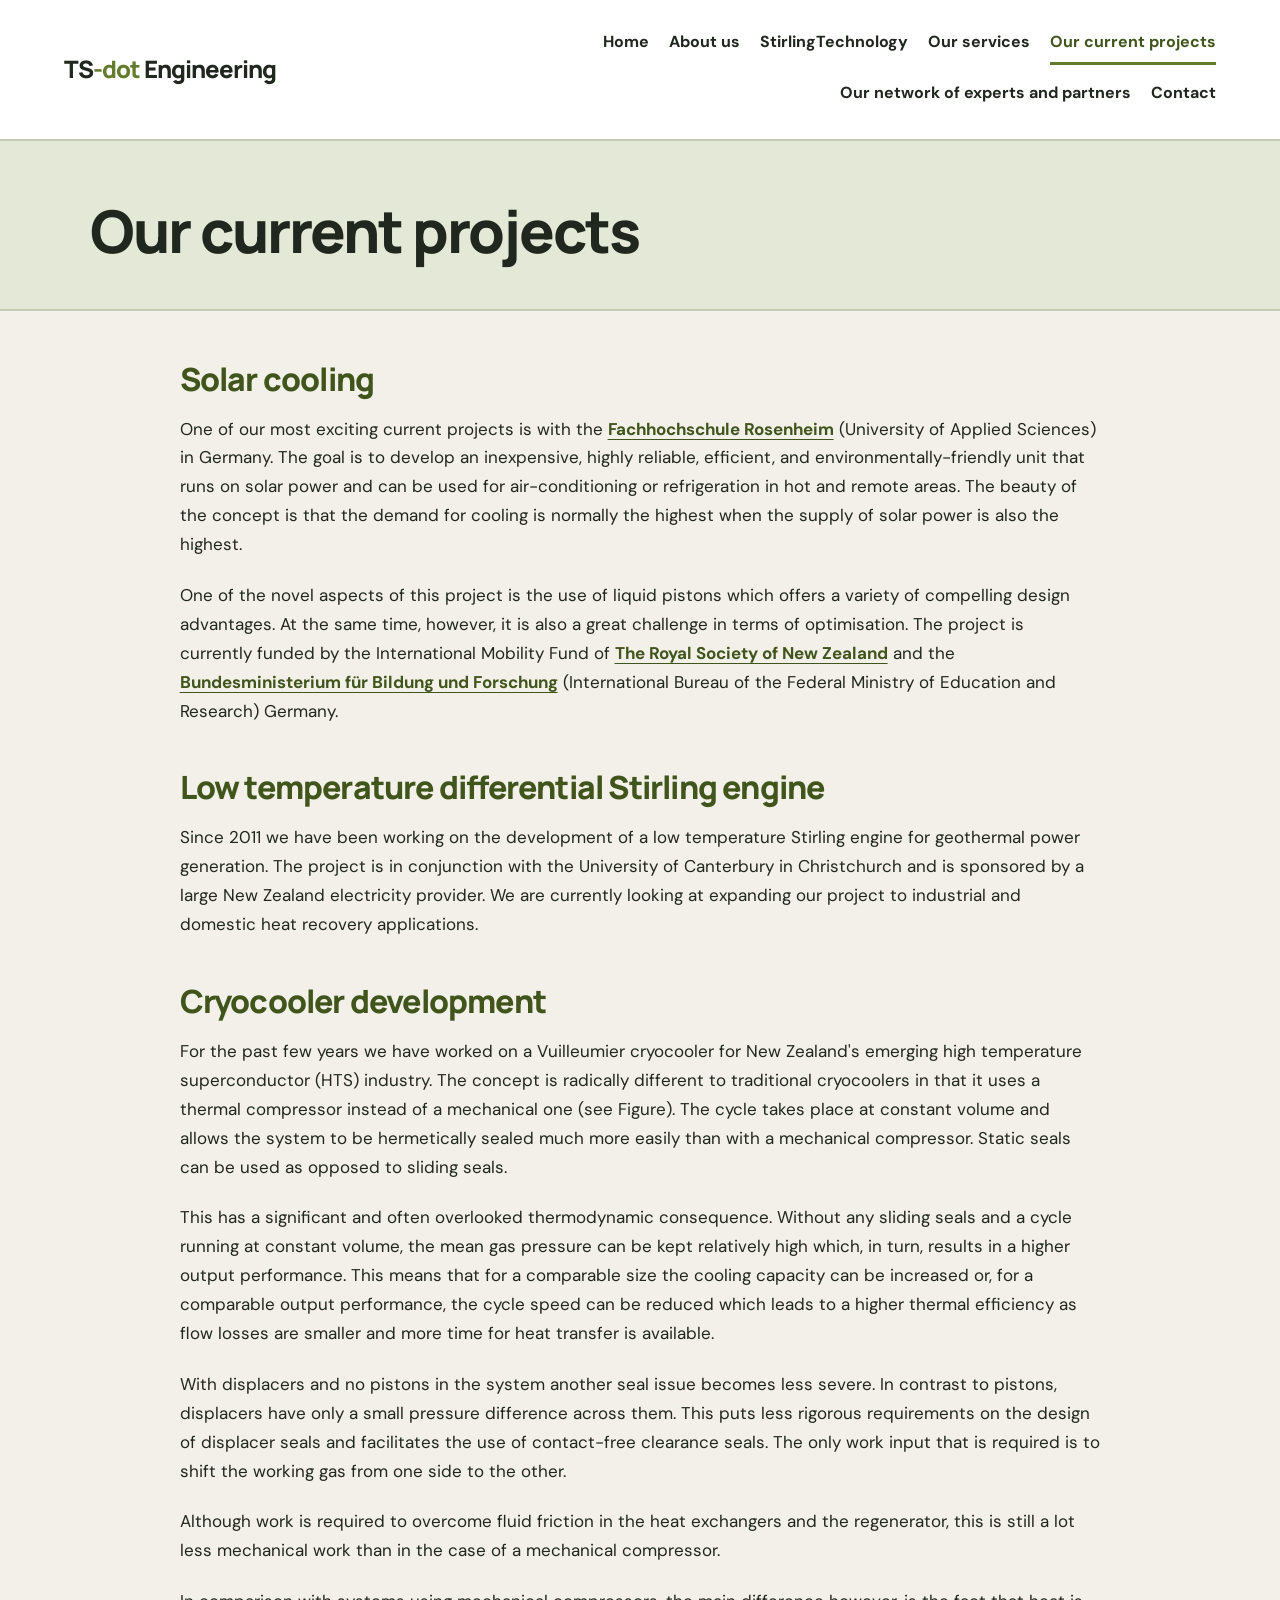
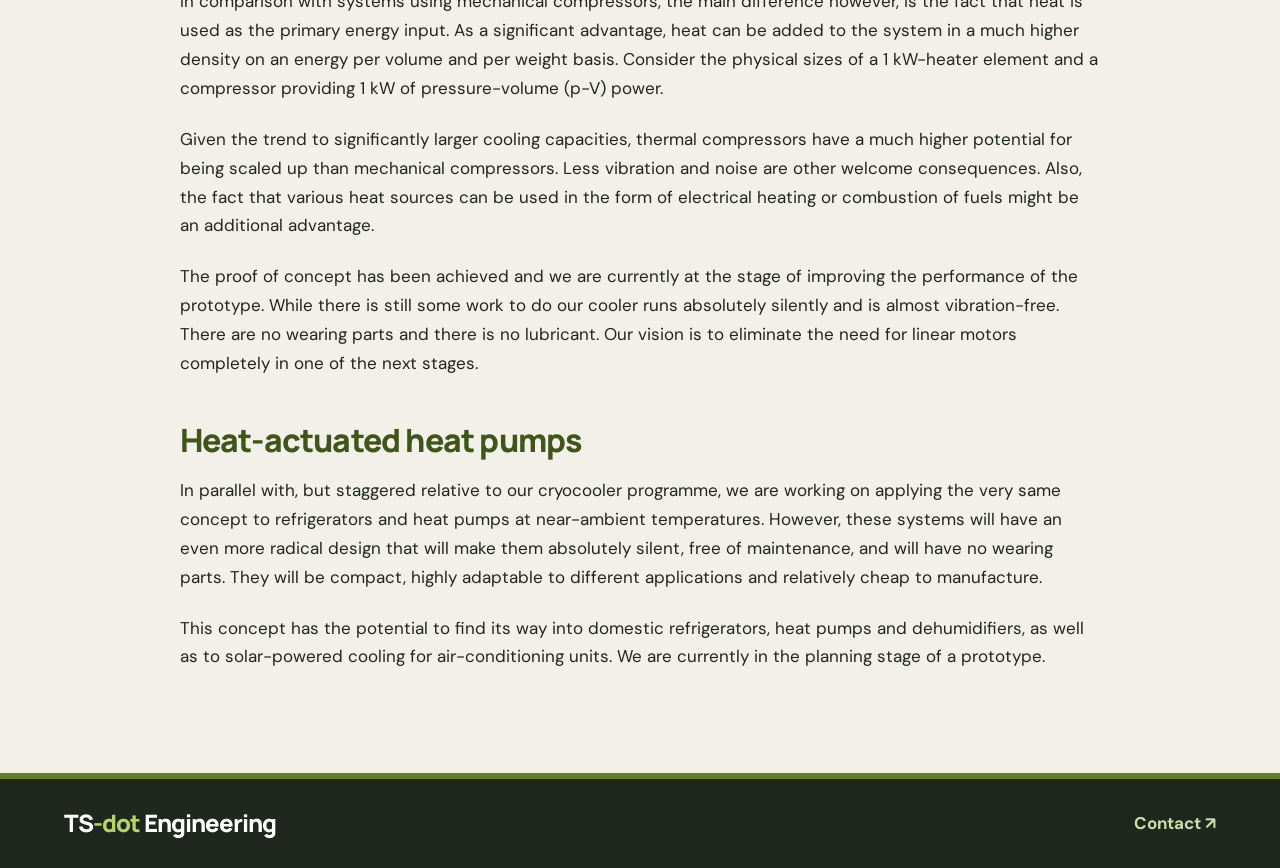
==== current_projects.html @ af4f7df3 "alles fertig" ====
<!DOCTYPE html>
<html lang="en">
<head>
  <meta charset="UTF-8">
  <meta name="viewport" content="width=device-width, initial-scale=1.0">
  <title>Our current projects | TS-dot Engineering</title>
  <link rel="stylesheet" href="style.css">
  <script src="script.js" defer></script>
</head>
<body>

  <header class="site-header">
    <a class="logo" href="index.html">TS<span>-dot</span> Engineering</a>

    <button class="menu-toggle" aria-label="Open navigation" aria-expanded="false">
      <span></span><span></span>
    </button>

    <nav class="navigation">
      <a href="index.html">Home</a>
      <a href="about_us.html">About us</a>
      <a href="stirling_technology.html">StirlingTechnology</a>
      <a href="our_services.html">Our services</a>
      <a class="active" href="current_projects.html">Our current projects</a>
      <a href="network.html">Our network of experts and partners</a>
      <a href="contact.html">Contact</a>
    </nav>
  </header>

  <main>
    <section class="page-hero">
      <h1>Our current projects</h1>
    </section>

    <section class="page-content">

      <h2>Solar cooling</h2>

      <p>One of our most exciting current projects is with the <a href="https://www.th-rosenheim.de/" target="_blank" rel="noopener noreferrer">Fachhochschule Rosenheim</a> (University of Applied Sciences) in Germany. The goal is to develop an inexpensive, highly reliable, efficient, and environmentally-friendly unit that runs on solar power and can be used for air-conditioning or refrigeration in hot and remote areas. The beauty of the concept is that the demand for cooling is normally the highest when the supply of solar power is also the highest.</p>

      <p>One of the novel aspects of this project is the use of liquid pistons which offers a variety of compelling design advantages. At the same time, however, it is also a great challenge in terms of optimisation. The project is currently funded by the International Mobility Fund of <a href="https://www.royalsociety.org.nz/" target="_blank" rel="noopener noreferrer">The Royal Society of New Zealand</a> and the <a href="https://www.bmbf.de/" target="_blank" rel="noopener noreferrer">Bundesministerium für Bildung und Forschung</a> (International Bureau of the Federal Ministry of Education and Research) Germany.</p>

      <!-- Original image 1: Solar cooling project with FH Rosenheim -->
      <!-- Original image 2: Solar cooling project with FH Rosenheim -->

      <h2>Low temperature differential Stirling engine</h2>

      <p>Since 2011 we have been working on the development of a low temperature Stirling engine for geothermal power generation. The project is in conjunction with the University of Canterbury in Christchurch and is sponsored by a large New Zealand electricity provider. We are currently looking at expanding our project to industrial and domestic heat recovery applications.</p>

      <h2>Cryocooler development</h2>

      <p>For the past few years we have worked on a Vuilleumier cryocooler for New Zealand's emerging high temperature superconductor (HTS) industry. The concept is radically different to traditional cryocoolers in that it uses a thermal compressor instead of a mechanical one (see Figure). The cycle takes place at constant volume and allows the system to be hermetically sealed much more easily than with a mechanical compressor. Static seals can be used as opposed to sliding seals.</p>

      <p>This has a significant and often overlooked thermodynamic consequence. Without any sliding seals and a cycle running at constant volume, the mean gas pressure can be kept relatively high which, in turn, results in a higher output performance. This means that for a comparable size the cooling capacity can be increased or, for a comparable output performance, the cycle speed can be reduced which leads to a higher thermal efficiency as flow losses are smaller and more time for heat transfer is available.</p>

      <!-- Original image 3: A Vuilleumier refrigerator using a thermal compressor -->
      <!-- Original image 4: Cryocooler -->
      <!-- Original image 5: Cryocooler -->

      <p>With displacers and no pistons in the system another seal issue becomes less severe. In contrast to pistons, displacers have only a small pressure difference across them. This puts less rigorous requirements on the design of displacer seals and facilitates the use of contact-free clearance seals. The only work input that is required is to shift the working gas from one side to the other.</p>

      <p>Although work is required to overcome fluid friction in the heat exchangers and the regenerator, this is still a lot less mechanical work than in the case of a mechanical compressor.</p>

      <p>In comparison with systems using mechanical compressors, the main difference however, is the fact that heat is used as the primary energy input. As a significant advantage, heat can be added to the system in a much higher density on an energy per volume and per weight basis. Consider the physical sizes of a 1 kW-heater element and a compressor providing 1 kW of pressure-volume (p-V) power.</p>

      <p>Given the trend to significantly larger cooling capacities, thermal compressors have a much higher potential for being scaled up than mechanical compressors. Less vibration and noise are other welcome consequences. Also, the fact that various heat sources can be used in the form of electrical heating or combustion of fuels might be an additional advantage.</p>

      <p>The proof of concept has been achieved and we are currently at the stage of improving the performance of the prototype. While there is still some work to do our cooler runs absolutely silently and is almost vibration-free. There are no wearing parts and there is no lubricant. Our vision is to eliminate the need for linear motors completely in one of the next stages.</p>

      <h2>Heat-actuated heat pumps</h2>

      <p>In parallel with, but staggered relative to our cryocooler programme, we are working on applying the very same concept to refrigerators and heat pumps at near-ambient temperatures. However, these systems will have an even more radical design that will make them absolutely silent, free of maintenance, and will have no wearing parts. They will be compact, highly adaptable to different applications and relatively cheap to manufacture.</p>

      <p>This concept has the potential to find its way into domestic refrigerators, heat pumps and dehumidifiers, as well as to solar-powered cooling for air-conditioning units. We are currently in the planning stage of a prototype.</p>

    </section>
  </main>

  <footer class="site-footer">
    <a class="logo" href="index.html">TS<span>-dot</span> Engineering</a>
    <a href="contact.html">Contact ↗</a>
  </footer>

</body>
</html>
---- style.css ----
/* ========================================
   TS-DOT ENGINEERING
   Strong colours · Clear typography
======================================== */

@import url('https://fonts.googleapis.com/css2?family=DM+Sans:wght@400;500;600;700&family=Manrope:wght@400;500;600;700;800&display=swap');

:root {
  --background: #f2f0e8;
  --surface: #ffffff;
  --surface-soft: #e4e8d7;

  --text: #20271e;
  --text-muted: #515b49;

  --accent: #627b2d;
  --accent-dark: #40551b;
  --accent-light: #d1dda9;

  --border: #c3cbb3;
  --dark: #20271e;

  --font-body: 'DM Sans', Arial, sans-serif;
  --font-heading: 'Manrope', Arial, sans-serif;

  --page-width: 1440px;
}

/* RESET */

* {
  box-sizing: border-box;
  margin: 0;
  padding: 0;
}

html {
  scroll-behavior: smooth;
}

body {
  background: var(--background);
  color: var(--text);
  font-family: var(--font-body);
  font-size: 17px;
  line-height: 1.7;
  -webkit-font-smoothing: antialiased;
}

img {
  display: block;
  max-width: 100%;
}

a {
  color: var(--accent-dark);
  text-decoration: none;
  transition: color 0.2s ease;
}

a:hover {
  color: var(--accent);
}

button {
  font: inherit;
}

/* HEADER & NAVIGATION */

.site-header {
  width: 100%;
  min-height: 100px;
  padding: 22px 5%;
  display: flex;
  align-items: center;
  justify-content: space-between;
  gap: 32px;
  background: var(--surface);
  border-bottom: 2px solid var(--border);
  position: relative;
  z-index: 10;
}

.logo {
  flex-shrink: 0;
  color: var(--text);
  font-family: var(--font-heading);
  font-size: 24px;
  font-weight: 800;
  letter-spacing: -1px;
  line-height: 1.2;
}

.logo span {
  color: var(--accent);
}

.navigation {
  display: flex;
  align-items: center;
  justify-content: flex-end;
  flex-wrap: wrap;
  gap: 8px 20px;
}

.navigation a {
  color: var(--text);
  font-size: 16px;
  font-weight: 700;
  line-height: 1.4;
  padding: 9px 0;
  border-bottom: 3px solid transparent;
}

.navigation a:hover {
  color: var(--accent);
  border-bottom-color: var(--accent-light);
}

.navigation a.active {
  color: var(--accent-dark);
  border-bottom-color: var(--accent);
}

.menu-toggle {
  display: none;
  background: var(--accent);
  color: white;
  border: 0;
  border-radius: 6px;
  width: 46px;
  height: 42px;
  cursor: pointer;
  align-items: center;
  justify-content: center;
  flex-direction: column;
  gap: 6px;
}

.menu-toggle span {
  display: block;
  width: 21px;
  height: 2px;
  background: white;
}

/* HOME HERO */

.hero {
  max-width: var(--page-width);
  margin: 0 auto;
  padding: 42px 5% 50px;
  display: grid;
  grid-template-columns: 0.85fr 1.15fr;
  align-items: center;
  gap: 48px;
}

.hero-copy {
  position: relative;
  z-index: 1;
  min-width: 0;
}

.hero h1 {
  max-width: 650px;
  font-family: var(--font-heading);
  font-size: clamp(44px, 5.2vw, 76px);
  font-weight: 800;
  line-height: 1.04;
  letter-spacing: -3px;
  overflow-wrap: break-word;
}

.hero-image {
  min-width: 0;
  overflow: hidden;
  border-radius: 4px;
  background: var(--surface-soft);
  border-bottom: 8px solid var(--accent);
}

.hero-image img {
  width: 100%;
  height: clamp(300px, 34vw, 480px);
  object-fit: cover;
}

/* HOMEPAGE INTRODUCTION
   More room for text and a balanced layout
======================================== */

.intro {
  width: 100%;
  max-width: none;
  margin: 0 auto;
  padding: 48px max(7%, calc((100% - 1290px) / 2)) 75px;
  display: grid;
  grid-template-columns: minmax(190px, 0.55fr) minmax(0, 1.45fr);
  align-items: start;
  column-gap: 42px;
  row-gap: 24px;
  border-top: 2px solid var(--border);
}

.section-label {
  padding-top: 5px;
  color: var(--accent-dark);
  font-size: 13px;
  font-weight: 800;
  letter-spacing: 2px;
  line-height: 1.5;
}

.intro-content {
  width: 100%;
  max-width: 900px;
  min-width: 0;
}

.intro-content p {
  margin: 0 0 22px;
  line-height: 1.75;
  overflow-wrap: normal;
  word-break: normal;
}

.focus-list {
  list-style: none;
  margin: 25px 0 30px;
  padding: 0;
}

.focus-list li {
  position: relative;
  padding: 14px 18px 14px 38px;
  margin-bottom: 10px;
  background: var(--surface-soft);
  border-left: 4px solid var(--accent);
  font-weight: 700;
  line-height: 1.55;
}

.focus-list li::before {
  content: '↗';
  position: absolute;
  left: 13px;
  color: var(--accent-dark);
  font-weight: 800;
}

/* INNER PAGE HERO */

.page-hero {
  padding: 58px 7% 45px;
  background: var(--surface-soft);
  border-bottom: 2px solid var(--border);
}

.page-hero h1 {
  max-width: 1100px;
  font-family: var(--font-heading);
  font-size: clamp(38px, 4.6vw, 64px);
  font-weight: 800;
  line-height: 1.1;
  letter-spacing: -2px;
}

/* PAGE CONTENT */

.page-content {
  width: 100%;
  max-width: 1100px;
  margin: 0 auto;
  padding: 48px 7% 80px;
}

.page-content h2 {
  margin: 42px 0 16px;
  font-family: var(--font-heading);
  font-size: clamp(24px, 2.5vw, 32px);
  font-weight: 800;
  line-height: 1.25;
  letter-spacing: -0.8px;
  color: var(--accent-dark);
}

.page-content h2:first-child {
  margin-top: 0;
}

.page-content p {
  margin-bottom: 22px;
  color: var(--text);
}

.page-content ul,
.page-content ol {
  margin: 0 0 24px 24px;
}

.page-content li {
  margin-bottom: 8px;
}

.page-content a:not(.logo) {
  color: var(--accent-dark);
  font-weight: 700;
  text-decoration: underline;
  text-decoration-thickness: 1px;
  text-underline-offset: 4px;
}

.page-content a:not(.logo):hover {
  color: var(--accent);
}

/* PARTNERS */

.partner-list {
  display: grid;
  grid-template-columns: repeat(2, minmax(0, 1fr));
  gap: 20px;
}

.partner-item {
  min-width: 0;
  padding: 25px;
  background: var(--surface);
  border: 1px solid var(--border);
  border-top: 5px solid var(--accent);
  border-radius: 3px;
}

.partner-item h2 {
  margin: 0 0 12px;
  font-size: 21px;
  line-height: 1.4;
  overflow-wrap: anywhere;
}

.partner-item p {
  margin-bottom: 0;
  color: var(--text-muted);
}

/* CONTACT */

.contact-details {
  margin-top: 30px;
  padding: 26px;
  background: var(--surface);
  border-left: 5px solid var(--accent);
}

.contact-details p {
  margin-bottom: 12px;
}

.contact-details p:last-child {
  margin-bottom: 0;
}

.contact-details strong {
  display: inline-block;
  min-width: 85px;
  color: var(--text);
}

/* FOOTER */

.site-footer {
  display: flex;
  align-items: center;
  justify-content: space-between;
  flex-wrap: wrap;
  gap: 24px;
  padding: 30px 5%;
  background: var(--dark);
  color: #ffffff;
  border-top: 6px solid var(--accent);
}

.site-footer .logo {
  color: #ffffff;
}

.site-footer .logo span {
  color: #b6d66d;
}

.site-footer a:not(.logo) {
  color: var(--accent-light);
  font-weight: 700;
}

.site-footer a:hover {
  color: #ffffff;
}

/* TABLET */

@media (max-width: 1100px) {
  .site-header {
    padding: 20px 4%;
    gap: 22px;
  }

  .logo {
    font-size: 22px;
  }

  .navigation {
    gap: 7px 14px;
  }

  .navigation a {
    font-size: 15px;
  }

  .hero {
    gap: 30px;
  }

  .hero h1 {
    letter-spacing: -2px;
  }

  .intro {
    grid-template-columns: minmax(150px, 0.45fr) minmax(0, 1.55fr);
    column-gap: 30px;
    padding-left: 5%;
    padding-right: 5%;
  }
}

/* MOBILE NAVIGATION & LAYOUT */

@media (max-width: 760px) {
  body {
    font-size: 16px;
  }

  .site-header {
    min-height: 78px;
    padding: 17px 6%;
    flex-wrap: wrap;
    gap: 15px;
  }

  .logo {
    font-size: 22px;
  }

  .menu-toggle {
    display: flex;
    margin-left: auto;
  }

  .navigation {
    display: none;
    width: 100%;
    align-items: stretch;
    flex-direction: column;
    gap: 0;
    padding-top: 12px;
    border-top: 1px solid var(--border);
  }

  .navigation.open {
    display: flex;
  }

  .navigation a {
    width: 100%;
    padding: 12px 4px;
    font-size: 16px;
    border-bottom: 1px solid var(--border);
  }

  .navigation a.active {
    border-bottom: 2px solid var(--accent);
  }

  .hero {
    grid-template-columns: 1fr;
    gap: 26px;
    padding: 35px 6% 40px;
  }

  .hero h1 {
    font-size: clamp(42px, 10vw, 60px);
    letter-spacing: -2px;
  }

  .hero-image img {
    height: 300px;
  }

  .intro {
    grid-template-columns: 1fr;
    gap: 16px;
    padding: 35px 6% 50px;
  }

  .section-label {
    padding-top: 0;
  }

  .intro-content {
    max-width: none;
  }

  .intro-content p {
    margin-bottom: 18px;
  }

  .focus-list {
    margin: 20px 0 25px;
  }

  .page-hero {
    padding: 40px 6% 32px;
  }

  .page-hero h1 {
    font-size: clamp(36px, 9vw, 50px);
    letter-spacing: -1.5px;
  }

  .page-content {
    padding: 32px 6% 55px;
  }

  .page-content h2 {
    margin-top: 32px;
  }

  .partner-list {
    grid-template-columns: 1fr;
  }

  .partner-item {
    padding: 22px;
  }

  .site-footer {
    align-items: flex-start;
    flex-direction: column;
    padding: 28px 6%;
    gap: 18px;
  }
}

/* REDUCED MOTION */

@media (prefers-reduced-motion: reduce) {
  html {
    scroll-behavior: auto;
  }

  *,
  *::before,
  *::after {
    transition-duration: 0.01ms !important;
  }
}

/* Homepage introduction: clearer hierarchy */

.intro {
  padding-top: 58px;
  padding-bottom: 78px;
  column-gap: 52px;
}

.intro .section-label {
  padding-top: 0;
}

.intro-kicker {
  display: block;
  margin-bottom: 15px;
  color: var(--accent-dark);
  font-size: 12px;
  font-weight: 800;
  letter-spacing: 2px;
}

.intro .section-label h2 {
  margin: 0;
  color: var(--text);
  font-family: var(--font-heading);
  font-size: clamp(32px, 3.2vw, 44px);
  font-weight: 800;
  line-height: 1.12;
  letter-spacing: -1.5px;
}

.intro-content {
  max-width: 900px;
}

.intro-content p {
  font-size: 19px;
  line-height: 1.8;
}

.focus-list {
  margin: 24px 0 30px;
}

.focus-list li {
  padding: 16px 20px 16px 40px;
  font-size: 17px;
  background: var(--surface-soft);
  border-left-width: 4px;
  transition: background 0.2s ease;
}

.focus-list li:hover {
  background: var(--accent-light);
}

@media (max-width: 760px) {
  .intro {
    padding: 38px 6% 52px;
    row-gap: 22px;
  }

  .intro .section-label h2 {
    font-size: 34px;
  }

  .intro-content p {
    font-size: 17px;
    line-height: 1.75;
  }

  .focus-list li {
    font-size: 16px;
    padding: 14px 14px 14px 36px;
  }
}
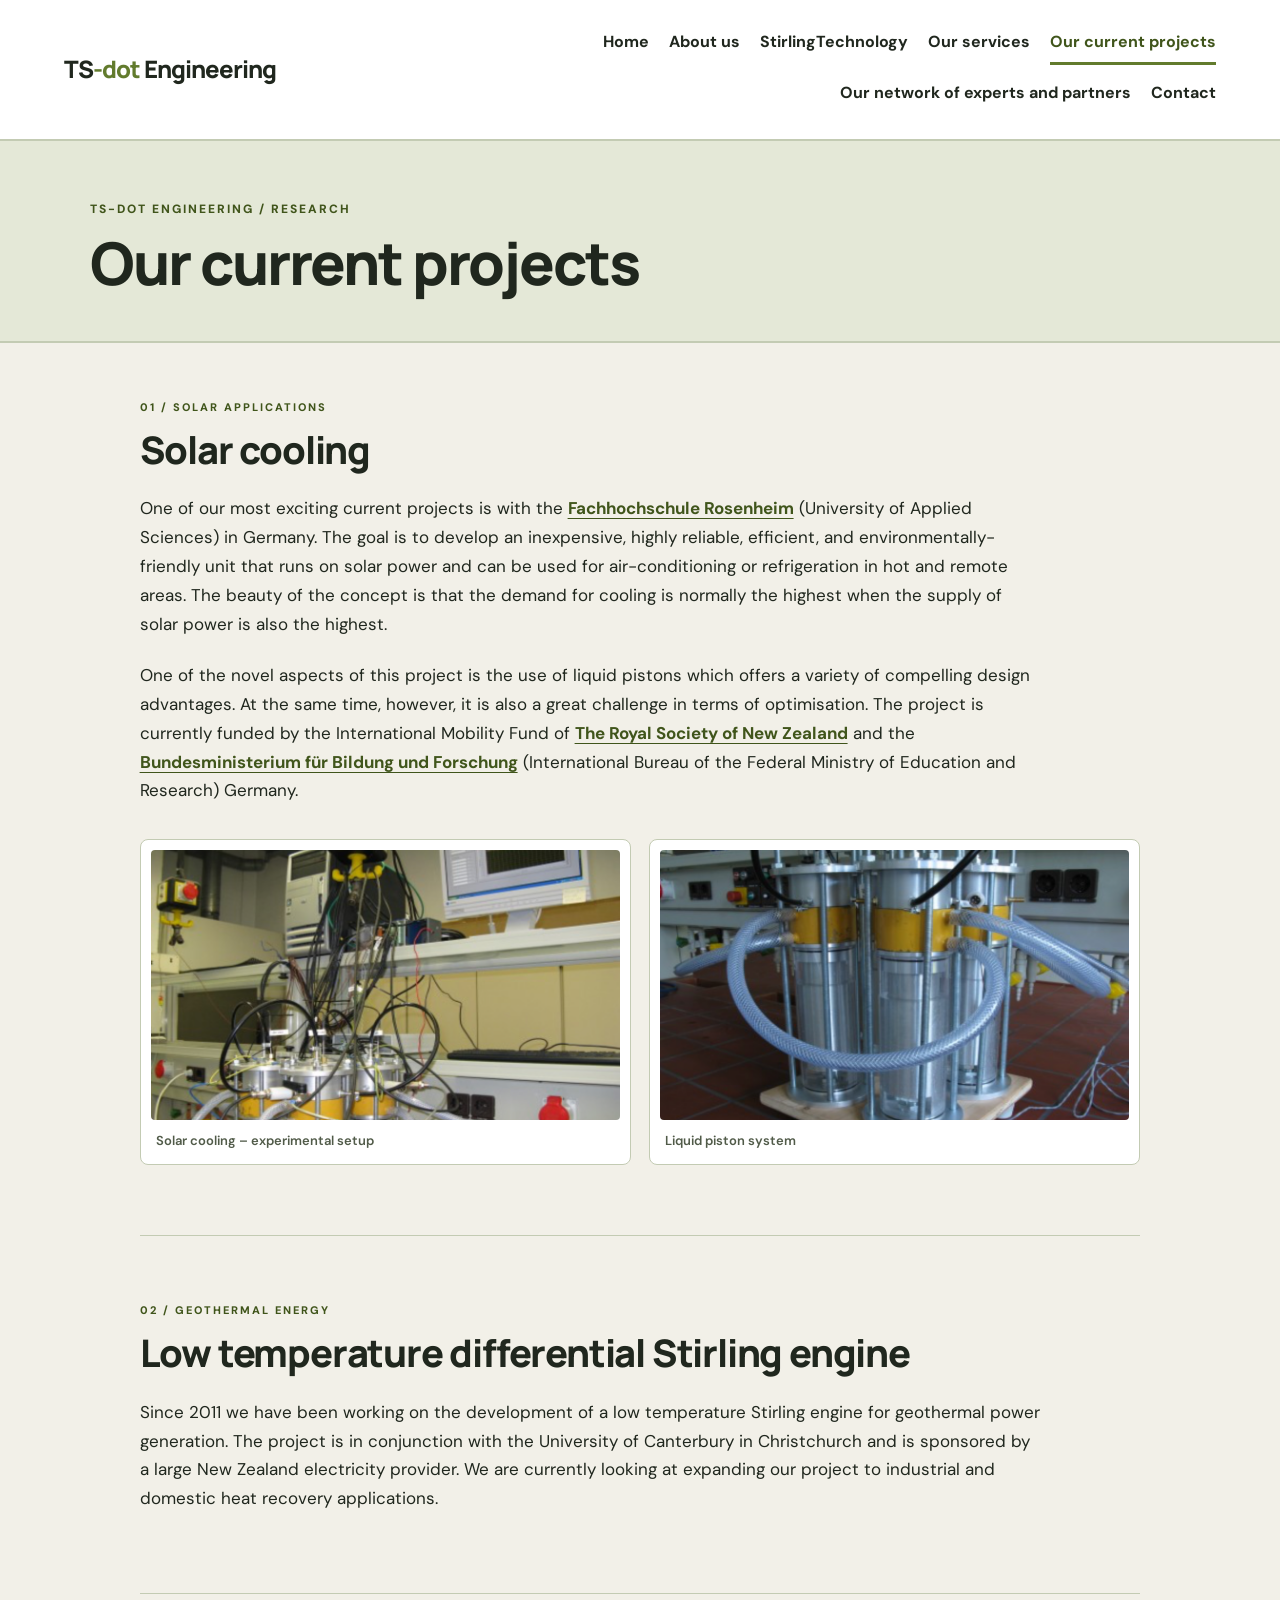
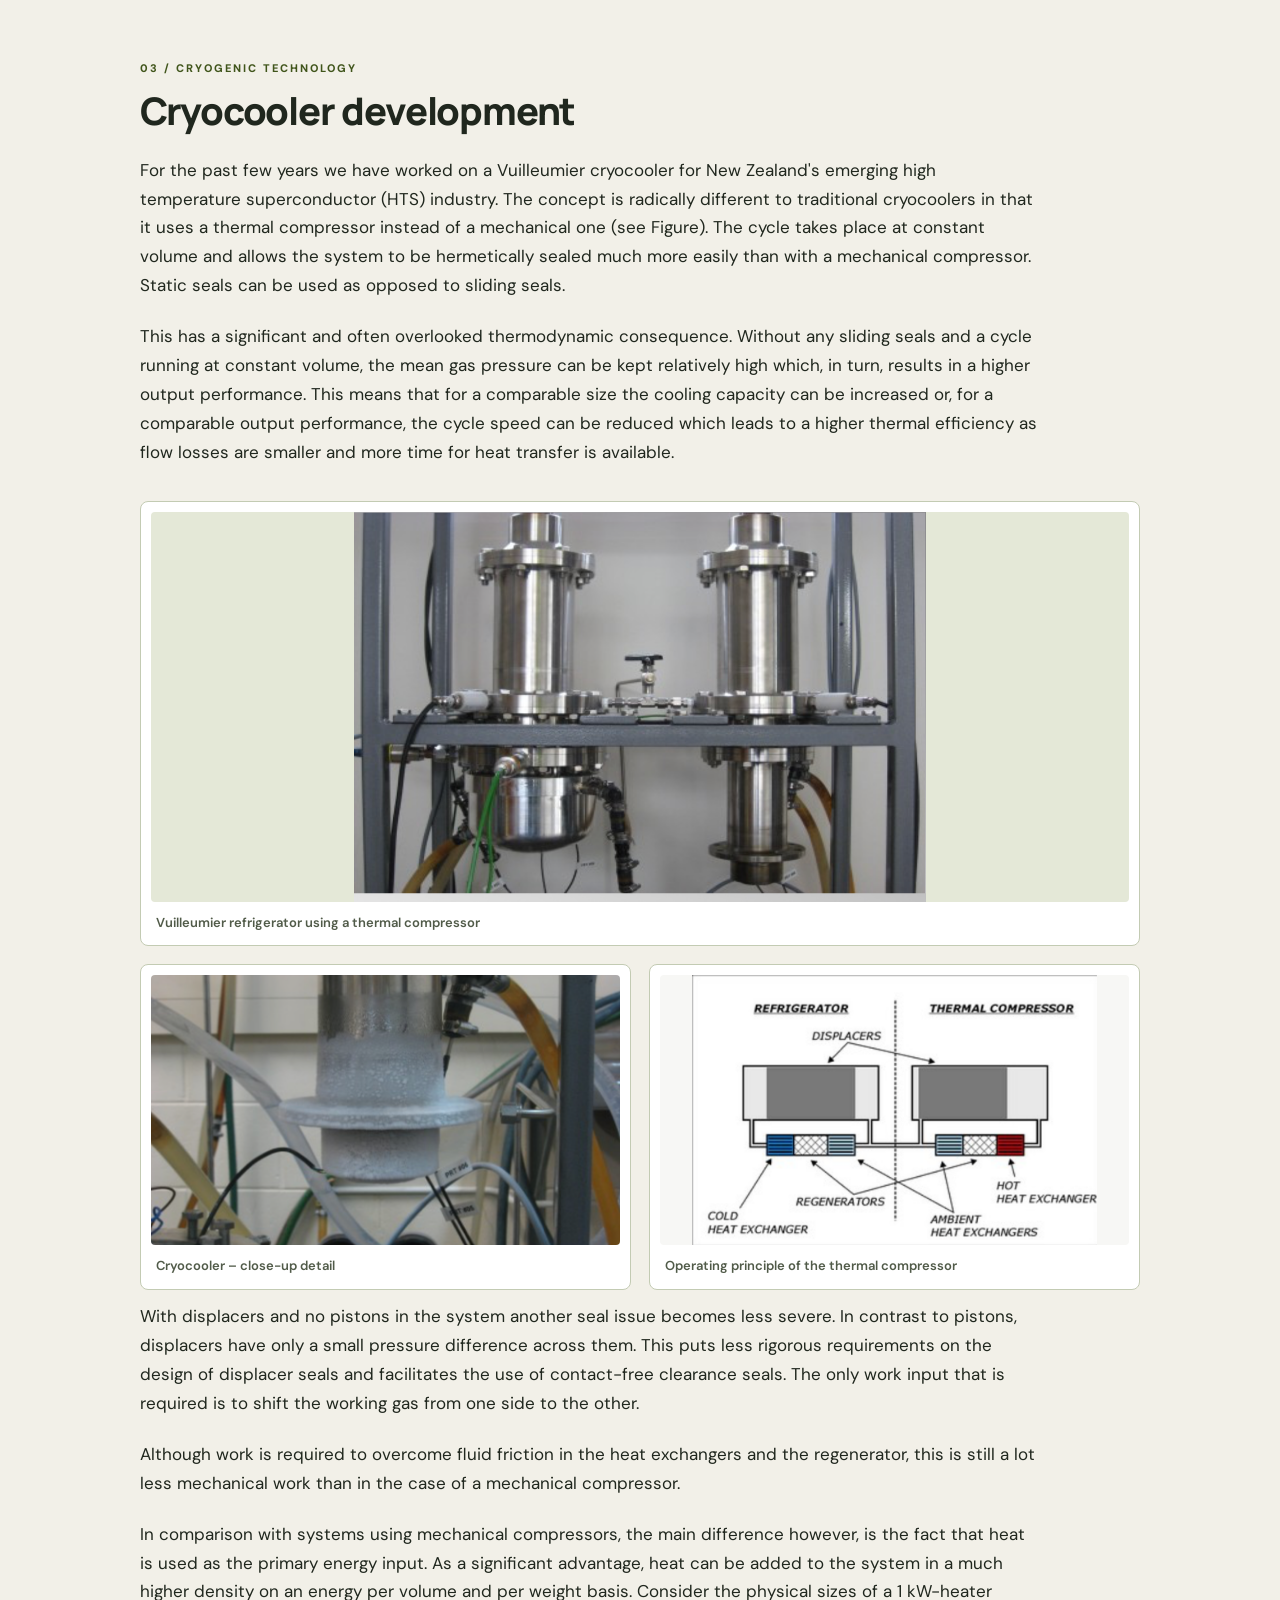
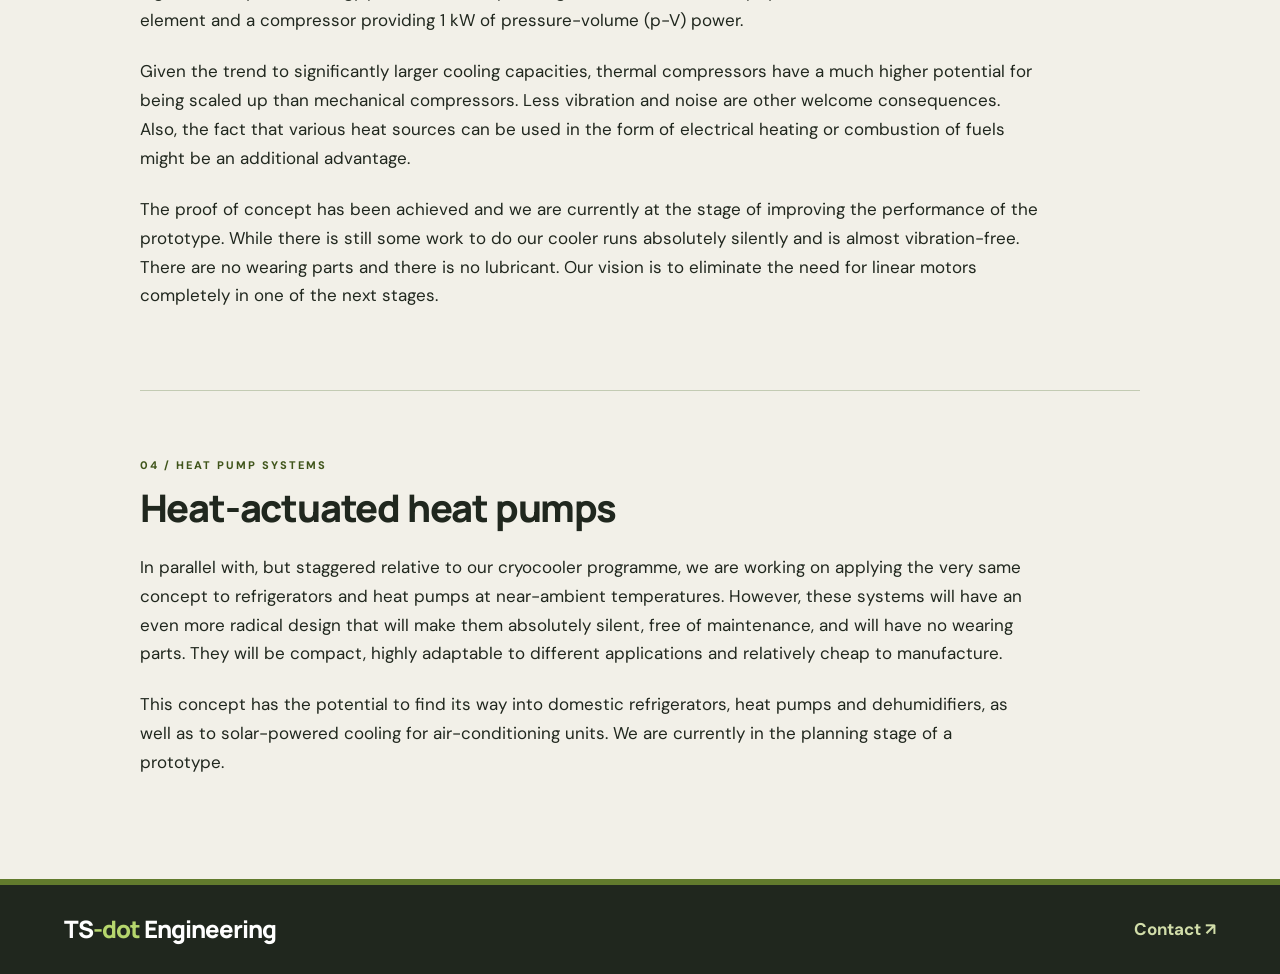
==== commit c278ba8c: "last commit last one" ====
--- a/current_projects.html
+++ b/current_projects.html
@@ -1,4 +1,3 @@
-
 <!DOCTYPE html>
 <html lang="en">
 <head>
@@ -30,49 +29,89 @@
 
   <main>
     <section class="page-hero">
+      <p class="eyebrow">TS-DOT ENGINEERING / RESEARCH</p>
       <h1>Our current projects</h1>
     </section>
 
-    <section class="page-content">
+    <section class="page-content projects-content">
 
-      <h2>Solar cooling</h2>
+      <section class="project-section">
+        <div class="project-heading">
+          <span class="project-number">01 / SOLAR APPLICATIONS</span>
+          <h2>Solar cooling</h2>
+        </div>
 
-      <p>One of our most exciting current projects is with the <a href="https://www.th-rosenheim.de/" target="_blank" rel="noopener noreferrer">Fachhochschule Rosenheim</a> (University of Applied Sciences) in Germany. The goal is to develop an inexpensive, highly reliable, efficient, and environmentally-friendly unit that runs on solar power and can be used for air-conditioning or refrigeration in hot and remote areas. The beauty of the concept is that the demand for cooling is normally the highest when the supply of solar power is also the highest.</p>
+        <p>One of our most exciting current projects is with the <a href="https://www.th-rosenheim.de/" target="_blank" rel="noopener noreferrer">Fachhochschule Rosenheim</a> (University of Applied Sciences) in Germany. The goal is to develop an inexpensive, highly reliable, efficient, and environmentally-friendly unit that runs on solar power and can be used for air-conditioning or refrigeration in hot and remote areas. The beauty of the concept is that the demand for cooling is normally the highest when the supply of solar power is also the highest.</p>
 
-      <p>One of the novel aspects of this project is the use of liquid pistons which offers a variety of compelling design advantages. At the same time, however, it is also a great challenge in terms of optimisation. The project is currently funded by the International Mobility Fund of <a href="https://www.royalsociety.org.nz/" target="_blank" rel="noopener noreferrer">The Royal Society of New Zealand</a> and the <a href="https://www.bmbf.de/" target="_blank" rel="noopener noreferrer">Bundesministerium für Bildung und Forschung</a> (International Bureau of the Federal Ministry of Education and Research) Germany.</p>
+        <p>One of the novel aspects of this project is the use of liquid pistons which offers a variety of compelling design advantages. At the same time, however, it is also a great challenge in terms of optimisation. The project is currently funded by the International Mobility Fund of <a href="https://www.royalsociety.org.nz/" target="_blank" rel="noopener noreferrer">The Royal Society of New Zealand</a> and the <a href="https://www.bmbf.de/" target="_blank" rel="noopener noreferrer">Bundesministerium für Bildung und Forschung</a> (International Bureau of the Federal Ministry of Education and Research) Germany.</p>
 
-      <!-- Original image 1: Solar cooling project with FH Rosenheim -->
-      <!-- Original image 2: Solar cooling project with FH Rosenheim -->
+        <div class="project-gallery solar-gallery">
+          <figure class="project-image">
+            <img src="images/solar-cooling-overview.jpg" alt="Solar cooling experimental setup in a laboratory">
+            <figcaption>Solar cooling – experimental setup</figcaption>
+          </figure>
+          <figure class="project-image">
+            <img src="images/solar-cooling-unit.jpg" alt="Close-up of the solar cooling liquid piston apparatus">
+            <figcaption>Liquid piston system</figcaption>
+          </figure>
+        </div>
+      </section>
 
-      <h2>Low temperature differential Stirling engine</h2>
+      <section class="project-section">
+        <div class="project-heading">
+          <span class="project-number">02 / GEOTHERMAL ENERGY</span>
+          <h2>Low temperature differential Stirling engine</h2>
+        </div>
 
-      <p>Since 2011 we have been working on the development of a low temperature Stirling engine for geothermal power generation. The project is in conjunction with the University of Canterbury in Christchurch and is sponsored by a large New Zealand electricity provider. We are currently looking at expanding our project to industrial and domestic heat recovery applications.</p>
+        <p>Since 2011 we have been working on the development of a low temperature Stirling engine for geothermal power generation. The project is in conjunction with the University of Canterbury in Christchurch and is sponsored by a large New Zealand electricity provider. We are currently looking at expanding our project to industrial and domestic heat recovery applications.</p>
+      </section>
 
-      <h2>Cryocooler development</h2>
+      <section class="project-section">
+        <div class="project-heading">
+          <span class="project-number">03 / CRYOGENIC TECHNOLOGY</span>
+          <h2>Cryocooler development</h2>
+        </div>
 
-      <p>For the past few years we have worked on a Vuilleumier cryocooler for New Zealand's emerging high temperature superconductor (HTS) industry. The concept is radically different to traditional cryocoolers in that it uses a thermal compressor instead of a mechanical one (see Figure). The cycle takes place at constant volume and allows the system to be hermetically sealed much more easily than with a mechanical compressor. Static seals can be used as opposed to sliding seals.</p>
+        <p>For the past few years we have worked on a Vuilleumier cryocooler for New Zealand's emerging high temperature superconductor (HTS) industry. The concept is radically different to traditional cryocoolers in that it uses a thermal compressor instead of a mechanical one (see Figure). The cycle takes place at constant volume and allows the system to be hermetically sealed much more easily than with a mechanical compressor. Static seals can be used as opposed to sliding seals.</p>
 
-      <p>This has a significant and often overlooked thermodynamic consequence. Without any sliding seals and a cycle running at constant volume, the mean gas pressure can be kept relatively high which, in turn, results in a higher output performance. This means that for a comparable size the cooling capacity can be increased or, for a comparable output performance, the cycle speed can be reduced which leads to a higher thermal efficiency as flow losses are smaller and more time for heat transfer is available.</p>
+        <p>This has a significant and often overlooked thermodynamic consequence. Without any sliding seals and a cycle running at constant volume, the mean gas pressure can be kept relatively high which, in turn, results in a higher output performance. This means that for a comparable size the cooling capacity can be increased or, for a comparable output performance, the cycle speed can be reduced which leads to a higher thermal efficiency as flow losses are smaller and more time for heat transfer is available.</p>
 
-      <!-- Original image 3: A Vuilleumier refrigerator using a thermal compressor -->
-      <!-- Original image 4: Cryocooler -->
-      <!-- Original image 5: Cryocooler -->
+        <div class="project-gallery cryocooler-gallery">
+          <figure class="project-image project-image-feature">
+            <img src="images/vuilleumier-refrigerator.jpg" alt="Vuilleumier refrigerator using a thermal compressor">
+            <figcaption>Vuilleumier refrigerator using a thermal compressor</figcaption>
+          </figure>
+          <figure class="project-image">
+            <img src="images/cryocooler-detail.jpg" alt="Close-up detail of the cryocooler">
+            <figcaption>Cryocooler – close-up detail</figcaption>
+          </figure>
+          <figure class="project-image project-image-diagram">
+            <img src="images/thermal-compressor-diagram.jpg" alt="Schematic diagram of a refrigerator and thermal compressor">
+            <figcaption>Operating principle of the thermal compressor</figcaption>
+          </figure>
+        </div>
 
-      <p>With displacers and no pistons in the system another seal issue becomes less severe. In contrast to pistons, displacers have only a small pressure difference across them. This puts less rigorous requirements on the design of displacer seals and facilitates the use of contact-free clearance seals. The only work input that is required is to shift the working gas from one side to the other.</p>
+        <p>With displacers and no pistons in the system another seal issue becomes less severe. In contrast to pistons, displacers have only a small pressure difference across them. This puts less rigorous requirements on the design of displacer seals and facilitates the use of contact-free clearance seals. The only work input that is required is to shift the working gas from one side to the other.</p>
 
-      <p>Although work is required to overcome fluid friction in the heat exchangers and the regenerator, this is still a lot less mechanical work than in the case of a mechanical compressor.</p>
+        <p>Although work is required to overcome fluid friction in the heat exchangers and the regenerator, this is still a lot less mechanical work than in the case of a mechanical compressor.</p>
 
-      <p>In comparison with systems using mechanical compressors, the main difference however, is the fact that heat is used as the primary energy input. As a significant advantage, heat can be added to the system in a much higher density on an energy per volume and per weight basis. Consider the physical sizes of a 1 kW-heater element and a compressor providing 1 kW of pressure-volume (p-V) power.</p>
+        <p>In comparison with systems using mechanical compressors, the main difference however, is the fact that heat is used as the primary energy input. As a significant advantage, heat can be added to the system in a much higher density on an energy per volume and per weight basis. Consider the physical sizes of a 1 kW-heater element and a compressor providing 1 kW of pressure-volume (p-V) power.</p>
 
-      <p>Given the trend to significantly larger cooling capacities, thermal compressors have a much higher potential for being scaled up than mechanical compressors. Less vibration and noise are other welcome consequences. Also, the fact that various heat sources can be used in the form of electrical heating or combustion of fuels might be an additional advantage.</p>
+        <p>Given the trend to significantly larger cooling capacities, thermal compressors have a much higher potential for being scaled up than mechanical compressors. Less vibration and noise are other welcome consequences. Also, the fact that various heat sources can be used in the form of electrical heating or combustion of fuels might be an additional advantage.</p>
 
-      <p>The proof of concept has been achieved and we are currently at the stage of improving the performance of the prototype. While there is still some work to do our cooler runs absolutely silently and is almost vibration-free. There are no wearing parts and there is no lubricant. Our vision is to eliminate the need for linear motors completely in one of the next stages.</p>
+        <p>The proof of concept has been achieved and we are currently at the stage of improving the performance of the prototype. While there is still some work to do our cooler runs absolutely silently and is almost vibration-free. There are no wearing parts and there is no lubricant. Our vision is to eliminate the need for linear motors completely in one of the next stages.</p>
+      </section>
 
-      <h2>Heat-actuated heat pumps</h2>
+      <section class="project-section">
+        <div class="project-heading">
+          <span class="project-number">04 / HEAT PUMP SYSTEMS</span>
+          <h2>Heat-actuated heat pumps</h2>
+        </div>
 
-      <p>In parallel with, but staggered relative to our cryocooler programme, we are working on applying the very same concept to refrigerators and heat pumps at near-ambient temperatures. However, these systems will have an even more radical design that will make them absolutely silent, free of maintenance, and will have no wearing parts. They will be compact, highly adaptable to different applications and relatively cheap to manufacture.</p>
+        <p>In parallel with, but staggered relative to our cryocooler programme, we are working on applying the very same concept to refrigerators and heat pumps at near-ambient temperatures. However, these systems will have an even more radical design that will make them absolutely silent, free of maintenance, and will have no wearing parts. They will be compact, highly adaptable to different applications and relatively cheap to manufacture.</p>
 
-      <p>This concept has the potential to find its way into domestic refrigerators, heat pumps and dehumidifiers, as well as to solar-powered cooling for air-conditioning units. We are currently in the planning stage of a prototype.</p>
+        <p>This concept has the potential to find its way into domestic refrigerators, heat pumps and dehumidifiers, as well as to solar-powered cooling for air-conditioning units. We are currently in the planning stage of a prototype.</p>
+      </section>
 
     </section>
   </main>
--- a/style.css
+++ b/style.css
@@ -1,7 +1,7 @@
 
 /* ========================================
    TS-DOT ENGINEERING
-   Strong colours · Clear typography
+   Strong colours Â· Clear typography
 ======================================== */
 
 @import url('https://fonts.googleapis.com/css2?family=DM+Sans:wght@400;500;600;700&family=Manrope:wght@400;500;600;700;800&display=swap');
@@ -244,7 +244,7 @@
 }
 
 .focus-list li::before {
-  content: '↗';
+  content: 'â†—';
   position: absolute;
   left: 13px;
   color: var(--accent-dark);
@@ -644,3 +644,134 @@
     padding: 14px 14px 14px 36px;
   }
 }
+
+
+/* ========================================
+   CURRENT PROJECTS â€“ IMAGE GALLERIES
+======================================== */
+
+.eyebrow {
+  margin-bottom: 12px;
+  color: var(--accent-dark);
+  font-size: 12px;
+  font-weight: 800;
+  letter-spacing: 2px;
+}
+
+.projects-content {
+  max-width: 1180px;
+}
+
+.project-section {
+  padding: 0 0 58px;
+  margin: 0 0 58px;
+  border-bottom: 1px solid var(--border);
+}
+
+.project-section:last-child {
+  margin-bottom: 0;
+  padding-bottom: 0;
+  border-bottom: 0;
+}
+
+.project-heading {
+  margin-bottom: 22px;
+}
+
+.project-heading h2 {
+  margin: 7px 0 0;
+  color: var(--text);
+  font-size: clamp(28px, 3vw, 38px);
+  line-height: 1.2;
+  letter-spacing: -1.2px;
+}
+
+.project-number {
+  display: inline-block;
+  color: var(--accent-dark);
+  font-size: 11px;
+  font-weight: 800;
+  letter-spacing: 2px;
+}
+
+.project-section > p {
+  max-width: 900px;
+}
+
+.project-gallery {
+  display: grid;
+  gap: 18px;
+  margin: 34px 0 12px;
+  align-items: stretch;
+}
+
+.solar-gallery {
+  grid-template-columns: repeat(2, minmax(0, 1fr));
+}
+
+.cryocooler-gallery {
+  grid-template-columns: repeat(2, minmax(0, 1fr));
+}
+
+.project-image {
+  min-width: 0;
+  margin: 0;
+  padding: 10px;
+  background: var(--surface);
+  border: 1px solid var(--border);
+  border-radius: 8px;
+  overflow: hidden;
+}
+
+.project-image img {
+  width: 100%;
+  height: 270px;
+  object-fit: cover;
+  border-radius: 4px;
+  background: var(--surface-soft);
+}
+
+.project-image figcaption {
+  padding: 12px 5px 3px;
+  color: var(--text-muted);
+  font-size: 13px;
+  font-weight: 600;
+  line-height: 1.45;
+}
+
+.project-image-feature {
+  grid-column: 1 / -1;
+}
+
+.project-image-feature img {
+  height: 390px;
+  object-fit: contain;
+}
+
+.project-image-diagram img {
+  object-fit: contain;
+  background: #f7f7f5;
+}
+
+@media (max-width: 760px) {
+  .project-section {
+    padding-bottom: 38px;
+    margin-bottom: 38px;
+  }
+
+  .solar-gallery,
+  .cryocooler-gallery {
+    grid-template-columns: 1fr;
+    gap: 14px;
+    margin-top: 25px;
+  }
+
+  .project-image-feature {
+    grid-column: auto;
+  }
+
+  .project-image img,
+  .project-image-feature img {
+    height: 250px;
+  }
+}
